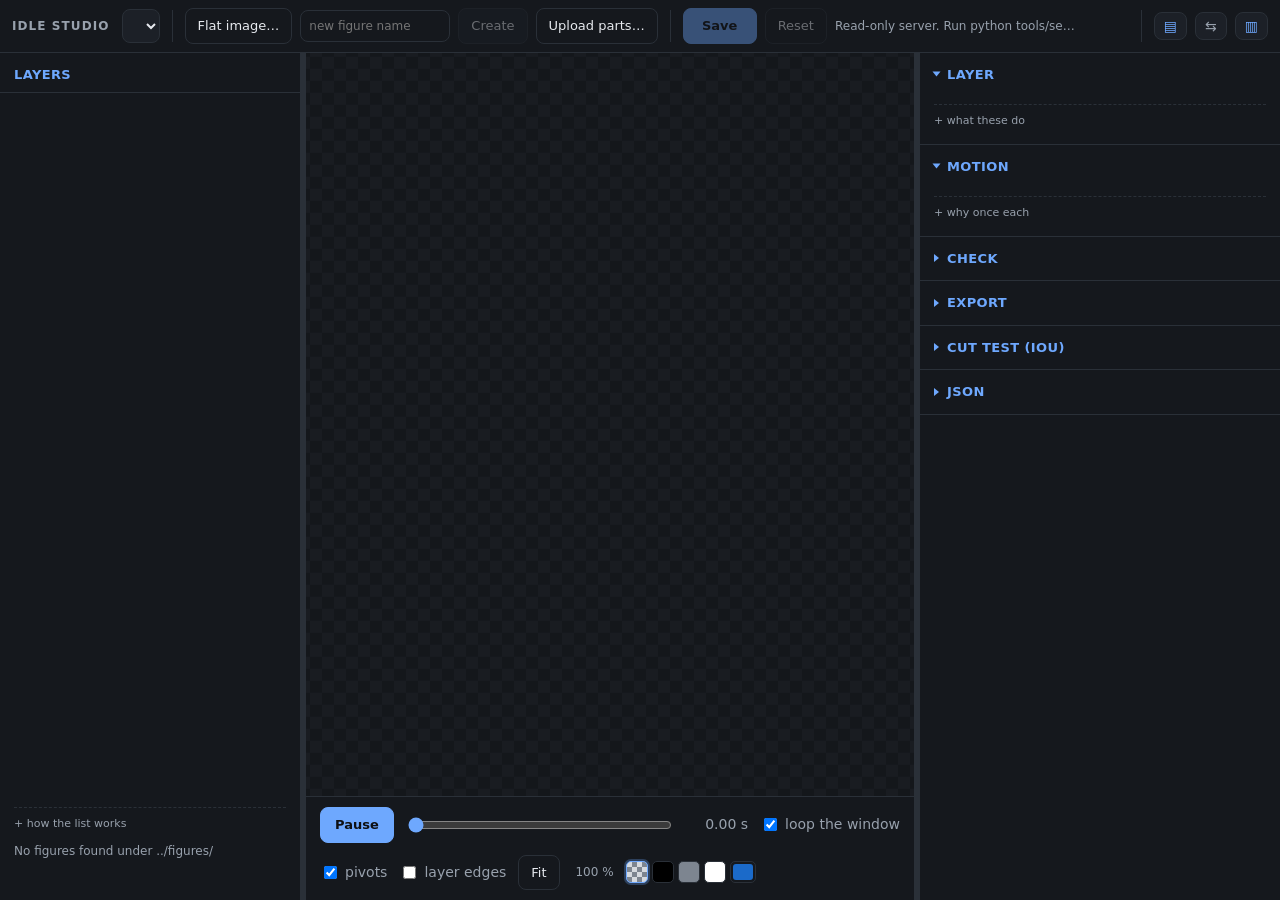
==== studio/index.html @ 219aac49 "feat: a second wheel slides the stage sideways The wheel zoomed and nothing read `deltaX`, so a tilt" ====
<!doctype html>
<html lang="en">
<head>
<meta charset="utf-8">
<meta name="viewport" content="width=device-width, initial-scale=1">
<title>Idle Studio</title>
<link rel="stylesheet" href="../player/idle.css">
<link rel="stylesheet" href="studio.css">
</head>
<body>

<div class="app">

  <!-- One row across the top for everything that is about the figure as a
       file: which one, making one, saving one. None of it belongs beside a
       pivot slider, and it was eating the top of the properties column. -->
  <header class="topbar">
    <span class="brand">Idle Studio</span>

    <select id="figureSel" class="sel small" title="figure"></select>

    <span class="sep" aria-hidden="true"></span>

    <label class="btn ghost file" id="newFromImageBtn" title="one PNG in, one layer out">
      Flat image&hellip;
      <input id="newImage" type="file" accept="image/*" hidden>
    </label>

    <input id="newName" class="txt narrow" type="text" spellcheck="false"
           placeholder="new figure name" autocomplete="off">
    <button id="newFigureBtn" class="btn" type="button">Create</button>

    <label class="btn ghost file" id="partsBtn"
           title="read in name order, front first">
      Upload parts&hellip;
      <input id="partsInput" type="file" accept="image/*" multiple hidden>
    </label>

    <span class="sep" aria-hidden="true"></span>

    <button id="saveBtn" class="btn primary" type="button">Save</button>
    <button id="resetBtn" class="btn ghost" type="button">Reset</button>

    <span id="serverState" class="state">checking the server&hellip;</span>

    <span class="spacer"></span>

    <span class="sep" aria-hidden="true"></span>

    <button id="toggleL" class="btn icon" type="button" aria-pressed="true"
            title="show or hide the layers rail">&#9636;</button>
    <button id="swapBtn" class="btn icon" type="button"
            title="put the layers on the other side">&#8646;</button>
    <button id="toggleR" class="btn icon" type="button" aria-pressed="true"
            title="show or hide the settings rail">&#9637;</button>
  </header>

  <div class="shell" id="shell">

    <!-- ------------------------------------------------ layers rail -->
    <aside class="rail rail-l" id="railL" aria-label="layers">
      <div class="rail-head">
        <h2>Layers</h2>
        <span id="layerCount" class="count"></span>
      </div>

      <ul id="layerList" class="layers"></ul>

      <details class="note">
        <summary>how the list works</summary>
        <p class="hint">The list runs <b>front to back</b>, the way a layer
        palette does. Drag a row by its grip to change draw order.</p>
        <p class="hint">The dot switches a layer off <b>on the stage only</b>
        &mdash; the contact sheet still shows what ships.</p>
        <p class="hint">Pick a layer, then drag its dot on the stage to move
        the pivot. To move the picture itself, hold <kbd>Alt</kbd> and drag,
        or use the arrow keys &mdash; 1 px a step, <kbd>Shift</kbd> for 10.
        That writes <code>offset</code> and leaves the pivot where it is.</p>
        <p class="hint">The wheel zooms towards the pointer. A second wheel
        or a tilt wheel slides sideways, and so does <kbd>Shift</kbd> with the
        main one. Dragging anywhere that is not a dot pushes the figure about,
        and so does the middle button. <b>Fit</b>, or a double-click, puts it
        back. None of that is saved &mdash; it is a magnifying glass, not a
        size.</p>
        <p class="hint">Parts upload in name order, front first &mdash; name
        them <code>1-head</code>, <code>2-arm</code>. Uploading keeps a rig
        you have already corrected and only replaces the pixels.</p>
      </details>

      <p id="figureOut" class="out"></p>
    </aside>

    <div class="grip" id="gripL" role="separator" aria-orientation="vertical"
         tabindex="0" aria-label="resize the layers rail"></div>

    <!-- ------------------------------------------------ stage -->
    <main class="stage-col">
      <div class="stage-wrap">
        <div id="stage" class="stage"></div>
        <canvas id="overlay" class="overlay"></canvas>
      </div>

      <div class="transport">
        <button id="playBtn" class="btn primary" type="button">Pause</button>
        <input id="scrub" class="scrub" type="range" min="0" max="8" step="0.01" value="0">
        <output id="timeOut" class="time">0.00 s</output>
        <label class="chk"><input id="loopWindow" type="checkbox" checked> loop the window</label>
        <label class="chk"><input id="showPivots" type="checkbox" checked> pivots</label>
        <label class="chk"><input id="showSeams" type="checkbox"> layer edges</label>

        <span class="zoomctl">
          <button id="zoomFit" class="btn ghost" type="button"
                  title="back to the whole figure - double-clicking the stage does the same">Fit</button>
          <output id="zoomOut" class="zoomval">100 %</output>
        </span>

        <span class="swatches" role="group" aria-label="stage background">
          <button class="sw sw-alpha on" type="button" data-bg="" title="transparent"></button>
          <button class="sw" type="button" data-bg="#000000" style="background:#000" title="black"></button>
          <button class="sw" type="button" data-bg="#7d8590" style="background:#7d8590" title="mid grey"></button>
          <button class="sw" type="button" data-bg="#ffffff" style="background:#fff" title="white"></button>
          <input id="bgPick" class="sw pick" type="color" value="#1b6ac9" title="pick a colour">
        </span>
      </div>
    </main>

    <div class="grip" id="gripR" role="separator" aria-orientation="vertical"
         tabindex="0" aria-label="resize the settings rail"></div>

    <!-- ------------------------------------------------ settings rail -->
    <aside class="rail rail-r" id="railR" aria-label="settings">

      <details class="card" open>
        <summary>Layer</summary>
        <div id="layerCtl" class="ctl"></div>
        <details class="note">
          <summary>what these do</summary>
          <p class="hint"><code>parent</code> only offers layers that are not
          already below this one, so the chain cannot close into a loop.</p>
          <p class="hint">The dot in the list is a stage switch and is not
          saved. <code>opacity</code> is a real field and is.</p>
        </details>
      </details>

      <details class="card" open>
        <summary>Motion</summary>
        <div id="motionCtl" class="ctl"></div>
        <details class="note">
          <summary>why once each</summary>
          <p class="hint">Each type once per layer. Two blinks read the same
          clock and fire as one; two drifts make the layer jump between
          rises.</p>
        </details>
      </details>

      <details class="card">
        <summary>Check</summary>
        <div class="row">
          <button id="sheetBtn" class="btn" type="button">Contact sheet</button>
          <button id="sheetSave" class="btn ghost" type="button">Save PNG</button>
          <button id="eventsBtn" class="btn ghost" type="button">Events</button>
        </div>
        <canvas id="sheet" class="sheet"></canvas>
        <pre id="eventsOut" class="events"></pre>
        <details class="note">
          <summary>why two views</summary>
          <p class="hint">A single screenshot cannot prove movement. The
          contact sheet renders 24 frames of the 8 second window into one
          image.</p>
          <p class="hint">A blink holds the eye closed for 86 ms and the sheet
          samples every 333 ms, so it catches about one in four &mdash; and on
          a figure whose blinks never land on that grid, none at all. Events
          scans 30 seconds at 60 frames and lists what actually fires.</p>
        </details>
      </details>

      <details class="card">
        <summary>Export</summary>
        <div class="row">
          <label class="lbl">size
            <select id="exportSize" class="sel small">
              <option value="0">master</option>
              <option value="1500">1500</option>
              <option value="1000" selected>1000</option>
              <option value="750">750</option>
              <option value="512">512</option>
            </select>
          </label>
          <button id="exportBtn" class="btn" type="button">Folder (zip)</button>
        </div>
        <p id="exportOut" class="out"></p>
        <p class="hint">Master layers stay at full resolution. Pick the size
        the target wants and take a zip.</p>
      </details>

      <details class="card">
        <summary>Cut test (IoU)</summary>
        <div class="row">
          <label class="chk"><input id="iouAuto" type="checkbox" checked> auto-match</label>
          <label class="lbl">truth
            <select id="iouTruth" class="sel small"></select>
          </label>
          <label class="btn ghost file">
            machine cut&hellip;
            <input id="iouFile" type="file" accept="image/*" multiple hidden>
          </label>
        </div>
        <table id="iouTable" class="iou"></table>
        <details class="note">
          <summary>what the number means</summary>
          <p class="hint">IoU is the overlap of the two shapes: 1.00 is
          identical, below about 0.85 the part will not line up.</p>
          <p class="hint">The layerize models name their own output, so a
          filename rarely matches. Auto-match compares each file against every
          truth layer, keeps the best, and flags a win that was too close to
          call.</p>
        </details>
      </details>

      <details class="card">
        <summary>JSON</summary>
        <div class="row">
          <button id="jsonBtn" class="btn" type="button">Show current</button>
          <button id="jsonApply" class="btn primary" type="button">Apply</button>
          <button id="jsonCopy" class="btn ghost" type="button">Copy</button>
        </div>
        <textarea id="jsonOut" class="json" spellcheck="false" rows="10"></textarea>
        <p id="jsonMsg" class="out"></p>
        <p class="hint">The way out when a knob is missing. <b>Apply</b> reads
        the box back in: bad JSON, a parent that is not a layer, or a parent
        loop is refused and nothing changes. Not saved until you press
        Save.</p>
      </details>

    </aside>
  </div>
</div>

<script src="../player/idle.js"></script>
<script src="studio.js"></script>
</body>
</html>
---- player/idle.css ----
/*
 * idle.css - the whole layout contract for a figure.
 *
 * Chromium 103 is the floor, because that is what RedM and FiveM ship in
 * their NUI layer. So: no :has(), no CSS nesting, no oklch(), no color-mix(),
 * no container queries. Custom properties and transforms are fine.
 */

.idle-host {
  position: relative;
  overflow: hidden;
}

/* The stage is always the figure's own pixel size. It is centred in the host
 * and scaled to fit by the player, so one figure serves a 400 px card and a
 * 1920 px loading screen from the same files. */
.idle-stage {
  position: absolute;
  top: 50%;
  left: 50%;
  transform-origin: 50% 50%;
  will-change: transform;
}

.idle-layer,
.idle-layer img {
  position: absolute;
  top: 0;
  left: 0;
  width: 100%;
  height: 100%;
}

/* The backdrop covers the whole host, independent of the figure canvas. */
.idle-bg {
  position: absolute;
  top: 0;
  left: 0;
  width: 100%;
  height: 100%;
  object-fit: cover;
  transform-origin: 50% 50%;
  user-select: none;
  -webkit-user-select: none;
  pointer-events: none;
}

/* Every layer is a full-canvas transparent image. No offsets, no cropping,
 * no per-layer geometry to keep in sync - the pivot alone decides how it
 * moves. That is why the JSON stays short enough to read. */
/* `filter` is deliberately not in this list. A hint is cheap, but an actual
 * filter is not: it forces the layer onto its own render surface, which is a
 * whole extra render pass every frame. Grim is 22 full-canvas layers, and for
 * a while every one of them carried a constant brightness(1) - 22 render
 * passes to draw a picture that needs two. Edge gave up somewhere in the
 * middle of that and left whole layers unpainted for a frame; the motes, drawn
 * last, were the only thing that survived, so the figure strobed underneath a
 * spray that did not. Brave, on the same Chromium, absorbed it.
 *
 * So filters are handed out per layer, in idle.js, to the two that light up. */
.idle-layer {
  transform-origin: 0 0;
  pointer-events: none;
}

/* No will-change here, and that is the point.

   A hint is a promise to the compositor that this layer will change, and it
   answers by giving the layer its own texture. Twenty-two layers on grim is
   twenty-two textures of about 900x900 on screen - roughly 70 MB - to draw a
   picture that fits in one. Ten of those hold the spray, and each of those ten
   is a full-canvas image carrying about fifteen specks; measured over 300 s, a
   group sits invisible for up to 7.8 s at a stretch. A texture that large, that
   empty and that idle is the first thing a compositor short of memory throws
   away, and the frame it comes back it has to be rasterised again - which is
   one frame of missing specks. Brave had the room. Edge did not, and the spray
   strobed.

   Without the hint the whole stage rasterises into one surface. That is more
   raster work per frame and far less memory, and for a stack of flat images
   drawn at screen size it is the cheaper trade. The two layers that genuinely
   need isolating - the ones that light up - are hinted individually in
   idle.js, where the player can see which ones those are. */

.idle-layer img {
  user-select: none;
  -webkit-user-select: none;
  display: block;
}
---- studio/studio.css ----
/*
 * studio.css - the authoring surface.
 * Chromium 103 floor: no nesting, no :has(), no oklch(), no color-mix().
 */

:root {
  --bg: #0e1013;
  --bg-2: #15181d;
  --bg-3: #1c2027;
  --line: #2a3038;
  --ink: #e6e9ee;
  --ink-2: #98a1ad;
  --accent: #6ea8fe;
  --accent-ink: #0e1013;
  --warn: #e0a458;
  --good: #6fcf7f;
  --bad: #e06c75;
  --radius: 8px;
}

* { box-sizing: border-box; }

html, body {
  margin: 0;
  height: 100%;
  background: var(--bg);
  color: var(--ink);
  font: 14px/1.5 "Segoe UI", system-ui, -apple-system, sans-serif;
}

/* ---------------- shell ----------------
 *
 * One bar across the top, then three columns: the layers, the figure, its
 * settings. Both rails fold away and both can be dragged wider, and the two
 * of them can trade sides - a rig is read left to right by some people and
 * right to left by others, and neither is worth arguing about.
 *
 * The widths live in two custom properties on .shell so the drag, the fold and
 * the swap all write to the same two numbers. */
.app {
  display: flex;
  flex-direction: column;
  height: 100vh;
  overflow: hidden;
}

.topbar {
  flex: 0 0 auto;
  display: flex;
  align-items: center;
  gap: 8px;
  padding: 8px 12px;
  background: var(--bg-2);
  border-bottom: 1px solid var(--line);
  flex-wrap: wrap;
}

.brand {
  font-size: 12px;
  letter-spacing: 0.09em;
  text-transform: uppercase;
  color: var(--ink-2);
  font-weight: 600;
  margin-right: 4px;
  white-space: nowrap;
}

.topbar .state {
  color: var(--ink-2);
  font-size: 12px;
  white-space: nowrap;
  overflow: hidden;
  text-overflow: ellipsis;
  max-width: 32ch;
}

.spacer { flex: 1 1 auto; }

.btn.icon {
  padding: 6px 9px;
  font-size: 14px;
  line-height: 1;
  color: var(--ink-2);
}

/* Shown = lit, hidden = plain. Deliberately not opacity: dimming --ink-2 to
 * 0.45 on this background lands around 2.5:1, which is a state you cannot
 * read rather than a state that is switched off. */
.btn.icon[aria-pressed="true"] { color: var(--accent); border-color: var(--line); }

.shell {
  --rail-l: 300px;
  --rail-r: 360px;
  flex: 1 1 auto;
  min-height: 0;
  display: flex;
}

/* The whole reason the rails carry no side border of their own: reversing
 * the row would otherwise leave both borders on the wrong edge. */
.shell.swapped { flex-direction: row-reverse; }

.rail {
  flex: 0 0 auto;
  min-width: 0;
  background: var(--bg-2);
  overflow-y: auto;
  overflow-x: hidden;
  display: flex;
  flex-direction: column;
  padding-bottom: 40px;
}

.rail-l { width: var(--rail-l); }
.rail-r { width: var(--rail-r); }

/* Folded away, not unmounted: the layer list keeps its scroll position and
 * the open cards stay open. */
.shell.no-l .rail-l,
.shell.no-l #gripL,
.shell.no-r .rail-r,
.shell.no-r #gripR { display: none; }

.rail-head {
  position: sticky;
  top: 0;
  z-index: 2;
  display: flex;
  align-items: baseline;
  gap: 8px;
  padding: 12px 14px 8px;
  background: var(--bg-2);
  border-bottom: 1px solid var(--line);
}

.rail-head h2 {
  margin: 0;
  font-size: 13px;
  letter-spacing: 0.03em;
  text-transform: uppercase;
  color: var(--accent);
  font-weight: 600;
}

.count {
  color: var(--ink-2);
  font-size: 11px;
  font-variant-numeric: tabular-nums;
}

/* A 6px column that behaves like a 10px one, because a hit area the width of
 * the line you can see is a line you keep missing. */
.grip {
  flex: 0 0 6px;
  cursor: col-resize;
  background: var(--line);
  position: relative;
}

.grip::after {
  content: "";
  position: absolute;
  top: 0;
  bottom: 0;
  left: -2px;
  right: -2px;
}

.grip:hover,
.grip:focus,
.grip.on { background: var(--accent); }

.grip:focus { outline: none; }

/* While a rail is being dragged nothing else may take the pointer, or the
 * stage swallows the move the moment the cursor crosses it. */
.dragging-rail,
.dragging-rail * { cursor: col-resize !important; user-select: none; }

/* ---------------- stage ---------------- */

.stage-col {
  flex: 1 1 auto;
  min-width: 0;
  display: flex;
  flex-direction: column;
  background:
    repeating-conic-gradient(#191c21 0% 25%, #14171b 0% 50%) 50% / 24px 24px;
}

.stage-wrap {
  position: relative;
  flex: 1 1 auto;
  min-height: 0;
}

.stage {
  position: absolute;
  inset: 0;
  overflow: hidden;
}

.overlay {
  position: absolute;
  inset: 0;
  width: 100%;
  height: 100%;
  cursor: crosshair;
}

/* ---------------- transport ---------------- */

.transport {
  flex: 0 0 auto;
  display: flex;
  align-items: center;
  gap: 12px;
  padding: 10px 14px;
  background: var(--bg-2);
  border-top: 1px solid var(--line);
  flex-wrap: wrap;
}

.scrub {
  flex: 1 1 240px;
  min-width: 160px;
  accent-color: var(--accent);
}

.time {
  font-variant-numeric: tabular-nums;
  color: var(--ink-2);
  min-width: 62px;
  text-align: right;
}

.chk {
  display: inline-flex;
  align-items: center;
  gap: 5px;
  color: var(--ink-2);
  white-space: nowrap;
  cursor: pointer;
}

/* ---------------- cards ----------------
 *
 * Every card is a <details>, so folding one costs no script and keeps working
 * from the keyboard. Layer and Motion ship open; the four that are occasional
 * work ship shut, which is what turns a column you scroll into a column you
 * read. */
.card {
  border-bottom: 1px solid var(--line);
}

.card > summary {
  padding: 12px 14px;
  font-size: 13px;
  letter-spacing: 0.03em;
  text-transform: uppercase;
  color: var(--accent);
  font-weight: 600;
  cursor: pointer;
  list-style: none;
  display: flex;
  align-items: center;
  gap: 8px;
}

.card > summary::-webkit-details-marker { display: none; }

/* The triangle is drawn rather than inherited, so it turns the same way in
 * every engine and can sit on the correct side of the label. */
.card > summary::before {
  content: "";
  width: 0;
  height: 0;
  border-left: 5px solid currentColor;
  border-top: 4px solid transparent;
  border-bottom: 4px solid transparent;
  transition: transform 120ms ease;
}

.card[open] > summary::before { transform: rotate(90deg); }

.card > summary:hover { background: var(--bg-3); }

.card > *:not(summary) { margin-left: 14px; margin-right: 14px; }

.card > *:last-child { margin-bottom: 14px; }

/* A fold inside a card, for the paragraphs that explain a thing you only need
 * explained once. Nothing is deleted; it is just not in the way. */
.note {
  margin-top: 8px;
  border-top: 1px dashed var(--line);
  padding-top: 8px;
}

.note > summary {
  cursor: pointer;
  color: var(--ink-2);
  font-size: 11px;
  list-style: none;
}

.note > summary::-webkit-details-marker { display: none; }
.note > summary::before { content: "+ "; }
.note[open] > summary::before { content: "\2212 "; }
.note > summary:hover { color: var(--accent); }
.note > .hint:first-of-type { margin-top: 8px; }
.note > .hint:last-child { margin-bottom: 0; }

.rail > .note,
.rail > .out { margin: 10px 14px 0; }

.hint {
  margin: 0 0 10px;
  color: var(--ink-2);
  font-size: 12px;
}

.row {
  display: flex;
  gap: 8px;
  align-items: center;
  flex-wrap: wrap;
  margin-bottom: 8px;
}

/* ---------------- controls ---------------- */

.btn {
  appearance: none;
  border: 1px solid var(--line);
  background: var(--bg-3);
  color: var(--ink);
  padding: 7px 12px;
  border-radius: var(--radius);
  cursor: pointer;
  font: inherit;
  font-size: 13px;
}

.btn:hover { border-color: var(--accent); }

.btn.primary {
  background: var(--accent);
  color: var(--accent-ink);
  border-color: var(--accent);
  font-weight: 600;
  min-width: 74px;
}

.btn.ghost { background: transparent; }

.btn.file { display: inline-flex; align-items: center; }

.sel {
  width: 100%;
  background: var(--bg-3);
  color: var(--ink);
  border: 1px solid var(--line);
  border-radius: var(--radius);
  padding: 7px 8px;
  font: inherit;
}

.sel.small { width: auto; }

.lbl {
  display: inline-flex;
  align-items: center;
  gap: 6px;
  color: var(--ink-2);
  font-size: 12px;
}

/* ---------------- layer list ---------------- */

/* The list is the one thing in the rail that is allowed to grow, so a rig of
 * 35 layers scrolls on its own and the notes below it stay reachable. */
.layers {
  list-style: none;
  margin: 0;
  padding: 8px 10px;
  flex: 1 1 auto;
  min-height: 120px;
  overflow-y: auto;
}

.layers li {
  display: flex;
  align-items: center;
  gap: 8px;
  padding: 6px 8px;
  border-radius: var(--radius);
  cursor: pointer;
  border: 1px solid transparent;
}

.layers li:hover { background: var(--bg-3); }

.layers li.on {
  background: var(--bg-3);
  border-color: var(--accent);
}

/* A row is one line high, always. Left to itself the pivot pair wrapped and
 * took the row to 55 px, so a list of 22 layers came out a third longer than
 * it needed to be and no two rows were the same height. The name is the only
 * part allowed to lose characters, because it is the only one you can still
 * read from its position in the list. */
.layers .nm {
  flex: 1 1 auto;
  min-width: 0;
  overflow: hidden;
  text-overflow: ellipsis;
  white-space: nowrap;
}

.layers .tags {
  color: var(--ink-2);
  font-size: 11px;
  white-space: nowrap;
  overflow: hidden;
  text-overflow: ellipsis;
  max-width: 11ch;
  flex: 0 1 auto;
}

.layers .pv {
  color: var(--ink-2);
  font-size: 11px;
  font-variant-numeric: tabular-nums;
  white-space: nowrap;
  flex: 0 0 auto;
}

/* ---------------- sliders ---------------- */

.ctl .grp {
  margin-bottom: 12px;
  padding-bottom: 10px;
  border-bottom: 1px dashed var(--line);
}

.ctl .grp:last-child { border-bottom: 0; }

.ctl .grp h3 {
  margin: 0 0 6px;
  font-size: 12px;
  color: var(--ink);
  font-weight: 600;
  display: flex;
  align-items: baseline;
  gap: 6px;
}

.ctl .grp h3 span {
  color: var(--ink-2);
  font-weight: 400;
  font-size: 11px;
}

.slider {
  display: grid;
  grid-template-columns: 92px 1fr 52px;
  gap: 8px;
  align-items: center;
  margin-bottom: 5px;
  font-size: 12px;
  color: var(--ink-2);
}

.slider input {
  width: 100%;
  accent-color: var(--accent);
}

.slider .val {
  text-align: right;
  font-variant-numeric: tabular-nums;
  color: var(--ink);
}

/* ---------------- layer fields ---------------- */

/* A dropdown or a text box on the slider's own grid, so the panel reads as
 * one column of labelled fields whatever the control happens to be. The
 * third slider column is for a number, and a select has none, so a field
 * spans it. */
.field {
  display: grid;
  grid-template-columns: 92px 1fr;
  gap: 8px;
  align-items: center;
  margin-bottom: 5px;
  font-size: 12px;
  color: var(--ink-2);
}

.field .sel,
.field .txt { padding: 5px 7px; font-size: 12px; }

/* Remove-a-motion. Sits at the right end of the block's own heading, where
 * it cannot be mistaken for something that removes the layer. */
.ctl .grp h3 .x {
  margin-left: auto;
  border: 0;
  background: transparent;
  color: var(--ink-2);
  font-size: 15px;
  line-height: 1;
  padding: 0 4px;
  cursor: pointer;
  border-radius: var(--radius);
}

.ctl .grp h3 .x:hover { background: var(--bg-2); color: var(--bad); }

.ctl .grp .row { margin: 0; }

/* ---------------- output ---------------- */

.sheet,
.json {
  width: 100%;
  margin-top: 8px;
  border: 1px solid var(--line);
  border-radius: var(--radius);
  background: var(--bg);
  display: block;
}

.json {
  color: var(--ink);
  font: 12px/1.45 "Cascadia Mono", "Consolas", monospace;
  padding: 8px;
  resize: vertical;
}

.out {
  margin: 6px 0 0;
  font-size: 12px;
  color: var(--ink-2);
  min-height: 18px;
}

.iou {
  width: 100%;
  border-collapse: collapse;
  font-size: 12px;
  margin-top: 6px;
}

.iou td {
  padding: 3px 6px;
  border-bottom: 1px solid var(--line);
}

.iou td:last-child {
  text-align: right;
  font-variant-numeric: tabular-nums;
  font-weight: 600;
}

.iou .good { color: var(--good); }
.iou .warn { color: var(--warn); }
.iou .bad  { color: var(--bad); }

.hint.mt { margin-top: 10px; }

.events {
  margin: 6px 0 0;
  padding: 8px;
  background: var(--bg);
  border: 1px solid var(--line);
  border-radius: var(--radius);
  color: var(--ink-2);
  font: 11px/1.5 "Cascadia Mono", "Consolas", monospace;
  white-space: pre-wrap;
  max-height: 220px;
  overflow: auto;
}

/* ---------------- stage background ---------------- */

/* The studio never shows the figure's own backdrop. When you are judging how
 * something moves, a painted scene behind it is noise. Pick a flat colour, or
 * leave it transparent and read the alpha edges against the checkerboard. */
.stage-col.solid {
  background-image: none;
}

.swatches {
  display: inline-flex;
  align-items: center;
  gap: 4px;
}

.sw {
  width: 22px;
  height: 22px;
  padding: 0;
  border: 1px solid var(--line);
  border-radius: 5px;
  cursor: pointer;
  background: transparent;
}

.sw:hover { border-color: var(--accent); }

.sw.on {
  border-color: var(--accent);
  box-shadow: 0 0 0 2px rgba(110, 168, 254, 0.28);
}

.sw-alpha {
  background-image:
    linear-gradient(45deg, #7d8590 25%, transparent 25%),
    linear-gradient(-45deg, #7d8590 25%, transparent 25%),
    linear-gradient(45deg, transparent 75%, #7d8590 75%),
    linear-gradient(-45deg, transparent 75%, #7d8590 75%);
  background-size: 10px 10px;
  background-position: 0 0, 0 5px, 5px -5px, -5px 0;
  background-color: #d5d9de;
}

.sw.pick {
  width: 26px;
  -webkit-appearance: none;
  appearance: none;
}

.sw.pick::-webkit-color-swatch-wrapper { padding: 2px; }
.sw.pick::-webkit-color-swatch { border: 0; border-radius: 3px; }

.btn.wide {
  display: flex;
  justify-content: center;
  width: 100%;
  margin-top: 8px;
}

.hint.tight { margin: 6px 0 0; }

/* ------------------------------------------------------------------ *
 * Layer list: a grip to drag by, an eye to switch off.
 * ------------------------------------------------------------------ */

.layers .grip {
  color: var(--ink-2);
  font-size: 11px;
  letter-spacing: -2px;
  cursor: grab;
  opacity: 0.45;
  flex: 0 0 auto;
}
.layers li:hover .grip { opacity: 1; }

.layers .eye {
  flex: 0 0 auto;
  width: 18px;
  height: 18px;
  padding: 0;
  border: 0;
  border-radius: 50%;
  background: transparent;
  color: var(--ink);
  font-size: 10px;
  line-height: 18px;
  cursor: pointer;
}
.layers .eye.off { color: var(--ink-2); opacity: 0.5; }
.layers .eye:hover { background: var(--bg-2); }

/* A hidden layer stays readable but says so. */
.layers li.dim .nm { opacity: 0.45; text-decoration: line-through; }

.layers li.dragging { opacity: 0.4; }

/* The drop line sits on the edge being pointed at, so what you see is where
 * it lands. A row that only highlighted itself was one place ambiguous. */
.layers li.over-above { box-shadow: inset 0 2px 0 0 var(--accent); }
.layers li.over-below { box-shadow: inset 0 -2px 0 0 var(--accent); }

/* A name to create a figure under. */
.txt {
  flex: 1 1 auto;
  min-width: 0;
  padding: 6px 8px;
  border-radius: var(--radius);
  border: 1px solid var(--line);
  background: var(--bg-2);
  color: var(--ink);
  font: inherit;
  font-size: 12px;
}
.txt:focus { outline: none; border-color: var(--accent); }

/* Everything that writes goes flat and unclickable on the read-only server,
 * rather than looking ready and failing on the click. */
.btn:disabled { opacity: 0.4; cursor: not-allowed; }
.btn.file input:disabled { cursor: not-allowed; }

.out { white-space: pre-wrap; }

/* A name field in a toolbar must not grow to fill the bar. */
.txt.narrow { flex: 0 0 auto; width: 150px; }

/* ---------------- narrow screens ----------------
 *
 * Three columns need width to be worth having. Below this the rails go under
 * the stage and run full width, which is a worse tool than the wide layout
 * and a much better one than three squeezed columns. The stage keeps a fixed
 * share of the height so it is still the thing you are looking at.
 */
@media (max-width: 1000px) {
  .shell,
  .shell.swapped {
    flex-direction: column;
    overflow-y: auto;
  }

  .rail-l,
  .rail-r {
    width: 100%;
    flex: 0 0 auto;
    border-top: 1px solid var(--line);
    padding-bottom: 0;
  }

  /* The figure goes first when there is only one column. It is the thing
   * being judged; a list of layer names above it is not. */
  .stage-col {
    flex: 0 0 auto;
    height: 55vh;
    min-height: 320px;
    order: 1;
  }

  .rail-l { order: 2; }
  .rail-r { order: 3; }

  .layers { max-height: 40vh; }

  /* Dragging a width is meaningless when there is only one column. */
  .grip { display: none; }
}

/* Someone who has asked for less movement gets none of the fold animation. */
@media (prefers-reduced-motion: reduce) {
  .card > summary::before { transition: none; }
}

/* A finger is not a mouse pointer. Only where the input actually is one, so
 * the desktop toolbar keeps its density. */
@media (pointer: coarse) {
  .btn { min-height: 44px; }
  .btn.icon { min-width: 44px; }
  .sw { width: 30px; height: 30px; }
  .layers li { padding: 10px 8px; }
}

/* The toolbar carries three unrelated jobs - which figure, making one, saving
 * one - and read as one flat row of eight controls. A hairline is enough to
 * turn that into three groups the eye can skip between. */
.sep {
  flex: 0 0 auto;
  width: 1px;
  align-self: stretch;
  margin: 2px 4px;
  background: var(--line);
}

/* ---------------- view ---------------- */

/* The pointer says which of the overlay's jobs is running. Crosshair is the
 * resting state because the joints are what you aim at most. */
.overlay.grabbing { cursor: grabbing; }

.zoomctl {
  display: inline-flex;
  align-items: center;
  gap: 6px;
}

.zoomval {
  font-variant-numeric: tabular-nums;
  color: var(--ink-2);
  font-size: 12px;
  min-width: 48px;
  text-align: right;
}
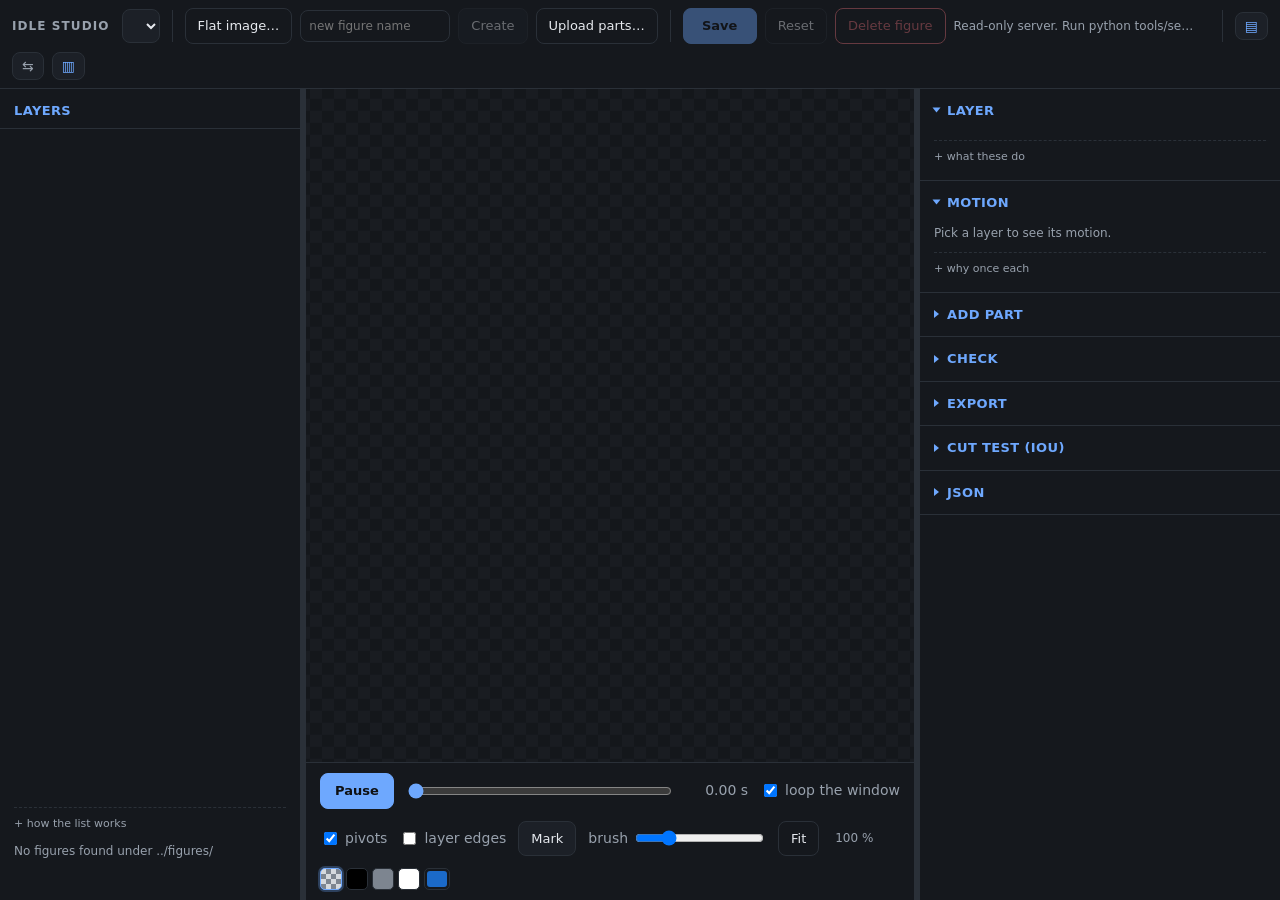
==== commit b2759542: "feat: cut a picture by hand, pull parts from another, and clean up after yourself Marking and cuttin" ====
--- a/studio/index.html
+++ b/studio/index.html
@@ -40,6 +40,8 @@
 
     <button id="saveBtn" class="btn primary" type="button">Save</button>
     <button id="resetBtn" class="btn ghost" type="button">Reset</button>
+    <button id="deleteFigureBtn" class="btn" type="button"
+            title="removes the folder and everything in it">Delete figure</button>
 
     <span id="serverState" class="state">checking the server&hellip;</span>
 
@@ -66,7 +68,59 @@
 
       <ul id="layerList" class="layers"></ul>
 
-      <details class="note">
+      <!-- Same rail, other job. While Mark is on this is the list that
+           matters, so the layers step aside rather than sharing the room. -->
+      <div id="markPanel" hidden>
+        <ul id="partList" class="layers parts"></ul>
+        <datalist id="partWords"></datalist>
+
+        <div class="row markrow">
+          <label class="lbl">reach
+            <input id="growPx" type="range" min="0" max="300" step="2" value="24">
+          </label>
+          <output id="growOut" class="zoomval">24 px</output>
+        </div>
+        <label class="chk markrow">
+          <input id="keepRest" type="checkbox" checked>
+          keep what no mark reached
+        </label>
+
+        <div class="row markrow">
+          <button id="addPartBtn" class="btn" type="button">Add part</button>
+          <button id="cutBtn" class="btn primary" type="button">Cut</button>
+        </div>
+        <p id="markOut" class="out"></p>
+
+        <details class="note" open>
+          <summary>how marking works</summary>
+          <p class="hint">One rough blob per part, each in its own colour.
+          Paint <b>inside</b> the part &mdash; the boundary is worked out from
+          the picture, not from your blob.</p>
+          <p class="hint">The finer the part, the closer to its edge you have
+          to paint. A thin sabre marked with a dot loses half of itself to the
+          jaw beside it; marked along its length it does not.</p>
+          <p class="hint"><kbd>Alt</kbd> or the right button erases.</p>
+          <p class="hint"><b>reach</b> is how far a mark may spread beyond
+          what you painted, and it is the setting that decides everything. At
+          24 px the cut follows your brush. Wind it up and the marks divide
+          the whole figure between them, which puts the seams halfway between
+          your blobs rather than on the drawing.</p>
+          <p class="hint">Whatever no mark reached becomes one layer at the
+          back. Switch that off to keep only the parts you marked &mdash; for
+          taking two limbs out of this picture and the rest out of another.</p>
+          <p class="hint">Names decide the rig. <code>kopf</code> or
+          <code>head</code> gives a neck pivot and a gaze,
+          <code>arm</code> a shoulder and a sway. The field offers every word
+          that works.</p>
+          <p class="hint">Cutting a flat picture can only recover what is
+          <b>visible</b>. What lies behind a part is not in the file, so a
+          part that moves far shows a hole. Measured on the priest: a pupil
+          with 6 visible pixels cannot be cut out at all &mdash; eyes want
+          their own drawn images.</p>
+        </details>
+      </div>
+
+      <details id="layerNote" class="note">
         <summary>how the list works</summary>
         <p class="hint">The list runs <b>front to back</b>, the way a layer
         palette does. Drag a row by its grip to change draw order.</p>
@@ -97,6 +151,14 @@
     <main class="stage-col">
       <div class="stage-wrap">
         <div id="stage" class="stage"></div>
+        <!-- The mask, at the figure's own resolution and carrying the same
+             transform as the stage, so a brush stroke lands on the pixel it
+             looks like it lands on and the canvas IS marks.png. -->
+        <canvas id="marks" class="marks" hidden></canvas>
+        <!-- A part on its way in from another figure, drawn on this figure's
+             canvas at the size and place it is being given. What is on this
+             canvas when Place is pressed is exactly what gets written. -->
+        <canvas id="place" class="marks place" hidden></canvas>
         <canvas id="overlay" class="overlay"></canvas>
       </div>
 
@@ -107,6 +169,12 @@
         <label class="chk"><input id="loopWindow" type="checkbox" checked> loop the window</label>
         <label class="chk"><input id="showPivots" type="checkbox" checked> pivots</label>
         <label class="chk"><input id="showSeams" type="checkbox"> layer edges</label>
+
+        <button id="markBtn" class="btn" type="button" aria-pressed="false"
+                title="paint over the picture to say which part is which">Mark</button>
+        <label id="brushWrap" class="chk" hidden>brush
+          <input id="brushSize" type="range" min="4" max="160" step="2" value="40">
+        </label>
 
         <span class="zoomctl">
           <button id="zoomFit" class="btn ghost" type="button"
@@ -154,6 +222,57 @@
       </details>
 
       <details class="card">
+        <summary>Add part</summary>
+        <p class="hint">Take a layer out of another figure and put it on this
+        one. Any canvas size: it is scaled and baked into this figure's
+        canvas, so what ships is an ordinary full-canvas layer and the player
+        needs to know nothing about it.</p>
+        <div class="row">
+          <select id="addFrom" class="sel small"></select>
+          <select id="addLayer" class="sel small"></select>
+          <button id="addFetch" class="btn" type="button">Bring it in</button>
+        </div>
+        <div class="row">
+          <label class="btn ghost file" id="addFileBtn"
+                 title="any image, any size - it is scaled and baked in">
+            &hellip;or an image file
+            <input id="addFile" type="file" accept="image/*" hidden>
+          </label>
+        </div>
+
+        <div id="placeCtl" hidden>
+          <label class="field"><span>name</span>
+            <input id="placeName" class="txt" type="text" spellcheck="false"
+                   list="partWords">
+          </label>
+          <label class="slider"><span>size</span>
+            <input id="placeScale" type="range" min="5" max="300" step="1" value="100">
+            <span id="placeScaleVal" class="val">100</span>
+          </label>
+          <p class="hint">Drag it on the stage to move it.</p>
+          <div class="row">
+            <button id="placeDo" class="btn primary" type="button">Place</button>
+            <button id="placeCancel" class="btn ghost" type="button">Cancel</button>
+          </div>
+        </div>
+        <p id="addOut" class="out"></p>
+
+        <details class="note">
+          <summary>why this exists</summary>
+          <p class="hint">Cut one picture for the parts it does well, cut a
+          second for the parts it does better, and put them on one figure.
+          The two pictures do not have to be the same size.</p>
+          <p class="hint">The part arrives with a sway and no parent, because
+          nothing about a picture says where it hangs. Set that in the Layer
+          card &mdash; one dropdown.</p>
+          <p class="hint"><b>Upload parts&hellip;</b> at the top is the other
+          way in, and the faster one when the images already fit: it takes
+          several at once, but every one has to be the figure's exact canvas
+          size. This card takes one image of any size and scales it.</p>
+        </details>
+      </details>
+
+      <details class="card">
         <summary>Check</summary>
         <div class="row">
           <button id="sheetBtn" class="btn" type="button">Contact sheet</button>
--- a/studio/studio.css
+++ b/studio/studio.css
@@ -793,3 +793,69 @@
   min-width: 48px;
   text-align: right;
 }
+
+/* ---------------- marking ----------------
+ *
+ * The mask sits exactly where the stage sits, at the figure's own
+ * resolution, and studio.js copies the stage's transform onto it every time
+ * the view moves. Same box, same scale, same pan - so a stroke lands on the
+ * pixel it looks like it lands on at any zoom.
+ */
+.marks {
+  position: absolute;
+  top: 50%;
+  left: 50%;
+  transform-origin: 50% 50%;
+  opacity: 0.45;
+  /* The overlay above takes every pointer event; this only has to be seen. */
+  pointer-events: none;
+  image-rendering: pixelated;
+}
+
+/* Crosshair aims at a joint. A brush wants to show its own size, and no
+ * cursor can, so this at least says the button does something else now. */
+.overlay.painting { cursor: cell; }
+
+.parts li { gap: 6px; }
+
+.parts .chip {
+  flex: 0 0 auto;
+  width: 14px;
+  height: 14px;
+  border-radius: 4px;
+  border: 1px solid var(--line);
+}
+
+.parts .txt { font-size: 12px; padding: 4px 6px; }
+
+.parts .pv { min-width: 34px; text-align: right; }
+
+.parts li .x {
+  flex: 0 0 auto;
+  border: 0;
+  background: transparent;
+  color: var(--ink-2);
+  font-size: 15px;
+  line-height: 1;
+  padding: 0 2px;
+  cursor: pointer;
+  border-radius: var(--radius);
+}
+
+.parts li .x:hover { background: var(--bg-2); color: var(--bad); }
+
+.markrow { margin: 8px 10px; }
+
+#markPanel .note,
+#markPanel .out { margin-left: 10px; margin-right: 10px; }
+
+/* A part on its way in sits fully opaque - it is a real thing being put in a
+ * real place, not an annotation over the picture like the marks are. */
+.marks.place { opacity: 1; }
+
+/* A button that removes something says so before it is pressed, and again
+ * while it waits for the second press. .btn.wide is already defined
+ * further up and does the right thing. */
+.btn.danger { border-color: var(--bad); color: var(--bad); }
+.btn.danger:hover { border-color: var(--bad); background: var(--bg-2); }
+.btn.danger:not(.ghost) { background: var(--bad); color: var(--bg); border-color: var(--bad); font-weight: 600; }
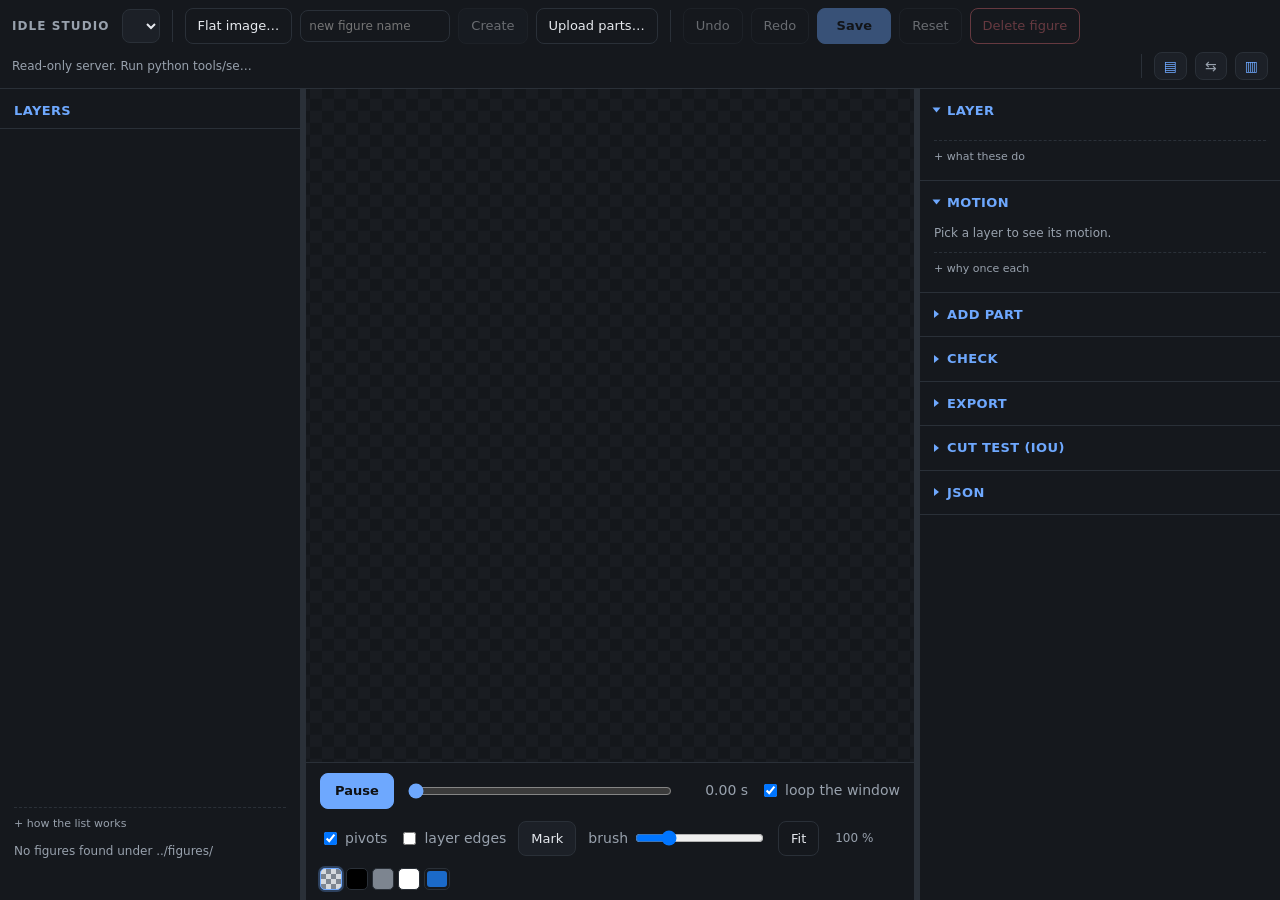
==== commit 8566a030: "feat: cropped layers in the engine and the export, undo, period warnings, bones Crop ---- The loadin" ====
--- a/studio/index.html
+++ b/studio/index.html
@@ -38,6 +38,10 @@
 
     <span class="sep" aria-hidden="true"></span>
 
+    <button id="undoBtn" class="btn ghost" type="button" disabled
+            title="Ctrl+Z">Undo</button>
+    <button id="redoBtn" class="btn ghost" type="button" disabled
+            title="Ctrl+Y or Ctrl+Shift+Z">Redo</button>
     <button id="saveBtn" class="btn primary" type="button">Save</button>
     <button id="resetBtn" class="btn ghost" type="button">Reset</button>
     <button id="deleteFigureBtn" class="btn" type="button"
@@ -310,6 +314,10 @@
         <p id="exportOut" class="out"></p>
         <p class="hint">Master layers stay at full resolution. Pick the size
         the target wants and take a zip.</p>
+        <p class="hint">Every layer is cut to the part it paints, and
+        <code>figure.json</code> gets a <code>crop</code> saying where that
+        part sits. The rig does not change; the decoded memory drops by an
+        order of magnitude. The figures in this folder stay uncut.</p>
       </details>
 
       <details class="card">
--- a/player/idle.css
+++ b/player/idle.css
@@ -45,9 +45,11 @@
   pointer-events: none;
 }
 
-/* Every layer is a full-canvas transparent image. No offsets, no cropping,
- * no per-layer geometry to keep in sync - the pivot alone decides how it
- * moves. That is why the JSON stays short enough to read. */
+/* Every layer box is the full canvas, and the pivot alone decides how it
+ * moves. The image inside fills the box too, unless the figure carries a
+ * `crop` for it: then idle.js pins the smaller image to its rectangle with
+ * inline left/top/width/height, which beat the 100% above. The box never
+ * changes, so pivots and parents do not care whether a layer was cut. */
 /* `filter` is deliberately not in this list. A hint is cheap, but an actual
  * filter is not: it forces the layer onto its own render surface, which is a
  * whole extra render pass every frame. Grim is 22 full-canvas layers, and for
--- a/studio/studio.css
+++ b/studio/studio.css
@@ -644,6 +644,7 @@
 }
 
 .hint.tight { margin: 6px 0 0; }
+.hint.clash { color: var(--warn); margin: 0 0 10px; }
 
 /* ------------------------------------------------------------------ *
  * Layer list: a grip to drag by, an eye to switch off.
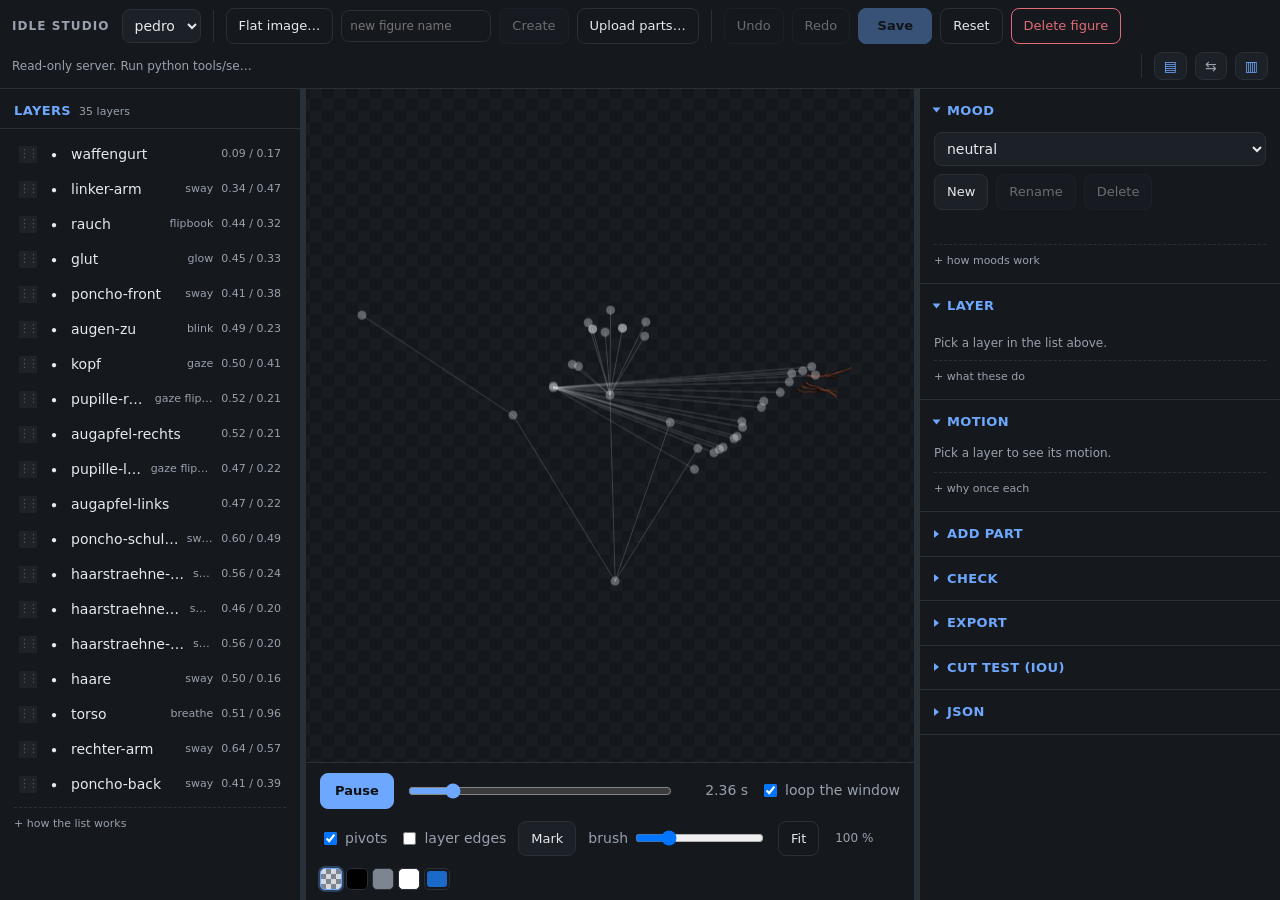
==== commit aa91803d: "feat(studio): Mood card for editing moods A Mood card creates, renames and deletes moods. With a moo" ====
--- a/studio/index.html
+++ b/studio/index.html
@@ -202,6 +202,25 @@
     <!-- ------------------------------------------------ settings rail -->
     <aside class="rail rail-r" id="railR" aria-label="settings">
 
+      <details class="card" id="moodCard" open>
+        <summary>Mood</summary>
+        <div id="moodCtl" class="ctl"></div>
+        <details class="note" id="moodNote">
+          <summary>how moods work</summary>
+          <p class="hint">A mood is a second look for the same rig: a lower
+          head, a slower breath, another mouth. Editing one here writes only
+          the differences into <code>figure.states</code> &mdash; the rig
+          itself (<code>pivot</code>, <code>parent</code>, <code>depth</code>,
+          <code>role</code>, <code>blend</code>, <code>lag</code>,
+          <code>opacity</code>, <code>alt</code>, which motions a layer has)
+          stays locked while a mood is selected, because every mood shares one
+          rig.</p>
+          <p class="hint">With a mood picked, the stage, the contact sheet and
+          Events show exactly that mood, with no blend &mdash; what you see
+          here is where it ends up, not a mix on the way there.</p>
+        </details>
+      </details>
+
       <details class="card" open>
         <summary>Layer</summary>
         <div id="layerCtl" class="ctl"></div>
--- a/studio/studio.css
+++ b/studio/studio.css
@@ -860,3 +860,28 @@
 .btn.danger { border-color: var(--bad); color: var(--bad); }
 .btn.danger:hover { border-color: var(--bad); background: var(--bg-2); }
 .btn.danger:not(.ghost) { background: var(--bad); color: var(--bg); border-color: var(--bad); font-weight: 600; }
+
+/* ---------------- mood editing ----------------
+ *
+ * A field that a mood overrides gets a small reset button beside it, and a
+ * field the rig owns (fixed for every mood) is greyed out rather than
+ * removed - removing it would make the panel reflow every time the mood
+ * changes, and the point is to see at a glance what a mood can and cannot
+ * touch. */
+.field.locked,
+.slider.locked { opacity: 0.55; }
+
+.field.withReset { grid-template-columns: 92px 1fr 20px; }
+.slider.withReset { grid-template-columns: 92px 1fr 52px 20px; }
+
+.reset {
+  border: 0;
+  background: transparent;
+  color: var(--ink-2);
+  font-size: 13px;
+  line-height: 1;
+  padding: 0 2px;
+  cursor: pointer;
+  border-radius: var(--radius);
+}
+.reset:hover { background: var(--bg-2); color: var(--accent); }
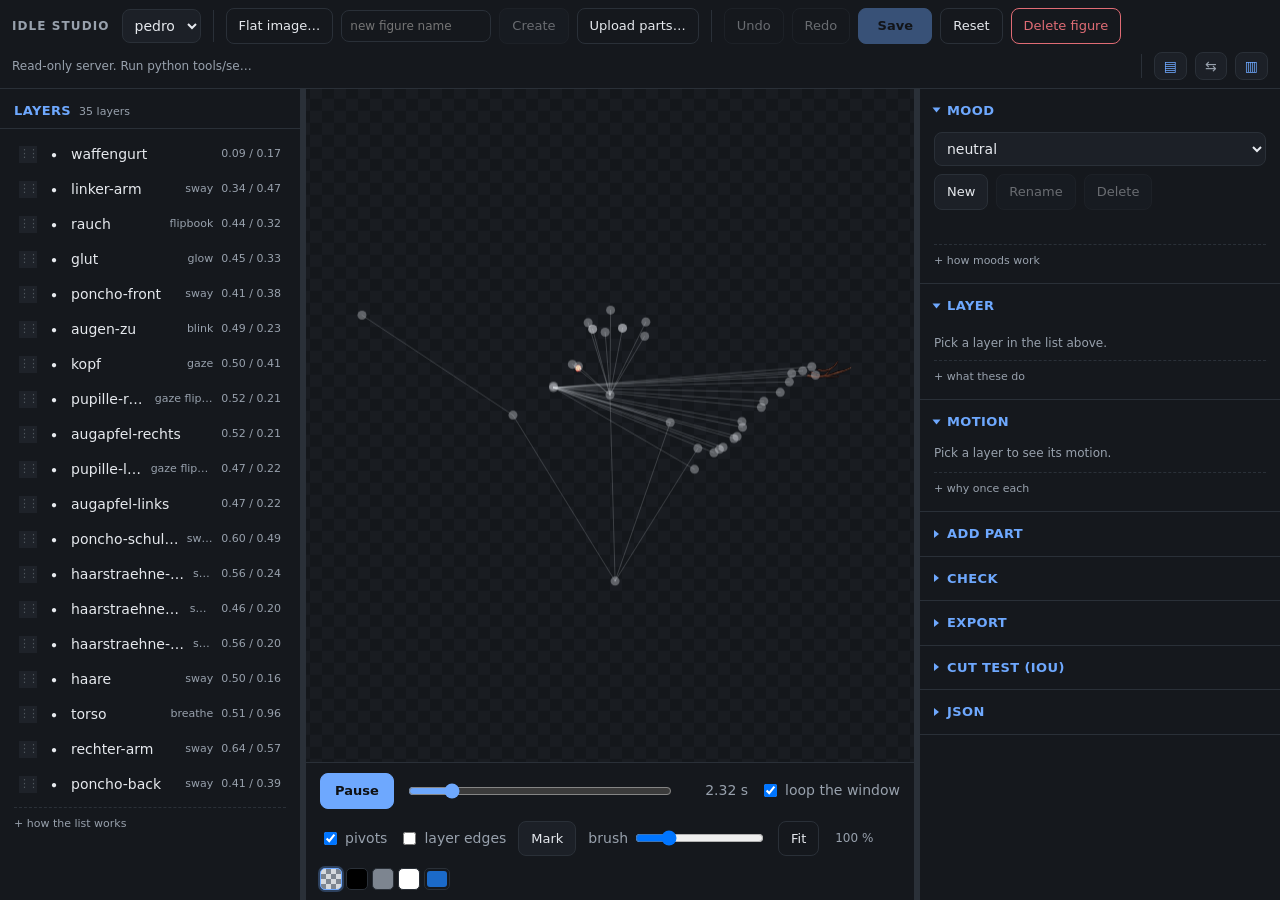
==== commit d23fc44b: "feat(studio): OBS package export with logo, credit and a German guide The Export card builds <figure" ====
--- a/studio/index.html
+++ b/studio/index.html
@@ -337,6 +337,67 @@
         <code>figure.json</code> gets a <code>crop</code> saying where that
         part sits. The rig does not change; the decoded memory drops by an
         order of magnitude. The figures in this folder stay uncut.</p>
+
+        <p class="hint mt"><b>OBS package.</b> A second zip: the figure as
+        an OBS Browser source, no Python or server needed once it is handed
+        over &mdash; idle.js, idle.css and the scene script all ride along
+        inside one <code>obs.html</code>. The size above decides how big its
+        layers are too. The figure's own background never comes along; the
+        page stays transparent.</p>
+
+        <div class="row">
+          <label class="btn ghost file" id="obsLogoBtn"
+                 title="a picture to overlay on the figure, e.g. a stream logo">
+            Logo&hellip;
+            <input id="obsLogo" type="file"
+                   accept="image/png,image/webp,image/jpeg" hidden>
+          </label>
+          <button id="obsLogoRemove" class="btn ghost" type="button" hidden>
+            Remove logo
+          </button>
+        </div>
+
+        <label class="slider"><span>logo X</span>
+          <input id="obsLogoX" type="range" min="0" max="1" step="0.01" value="0.62">
+          <span id="obsLogoXVal" class="val">0.62</span>
+        </label>
+        <label class="slider"><span>logo Y</span>
+          <input id="obsLogoY" type="range" min="0" max="1" step="0.01" value="0.80">
+          <span id="obsLogoYVal" class="val">0.80</span>
+        </label>
+        <label class="slider"><span>logo width</span>
+          <input id="obsLogoW" type="range" min="0.05" max="1" step="0.01" value="0.34">
+          <span id="obsLogoWVal" class="val">0.34</span>
+        </label>
+
+        <div class="row">
+          <label class="chk"><input id="obsWipe" type="checkbox" checked> wipe-in</label>
+          <label class="chk"><input id="obsGlow" type="checkbox" checked> glow</label>
+          <label class="chk"><input id="obsGleam" type="checkbox"> gleam</label>
+        </div>
+
+        <label class="field"><span>start mood</span>
+          <select id="obsMood" class="sel"></select>
+        </label>
+        <label class="field"><span>credit</span>
+          <input id="obsCredit" class="txt" type="text" spellcheck="false"
+                 placeholder="Name (@handle)" autocomplete="off">
+        </label>
+        <label class="field"><span>licence</span>
+          <select id="obsLicense" class="sel">
+            <option value="">none</option>
+            <option value="CC-BY-4.0">CC BY 4.0</option>
+          </select>
+        </label>
+
+        <div class="row">
+          <button id="obsBtn" class="btn" type="button">OBS package (zip)</button>
+        </div>
+        <p id="obsOut" class="out"></p>
+
+        <p class="hint">Credit and licence never show on screen &mdash; they
+        sit in <code>obs.html</code>'s source, for the record. The credit
+        field is remembered on this computer, not saved into any figure.</p>
       </details>
 
       <details class="card">
--- a/studio/studio.css
+++ b/studio/studio.css
@@ -206,6 +206,18 @@
   width: 100%;
   height: 100%;
   cursor: crosshair;
+}
+
+/* The OBS logo preview: a child of the mounted figure's own idle-stage div,
+ * in canvas pixels, so it scales with the same transform every layer does
+ * and needs no resize handling of its own (see refreshLogoPreview() in
+ * studio.js). Never part of figure.json - this is a rehearsal for where the
+ * logo lands in the exported obs.html, not a layer. */
+.obs-logo-preview {
+  position: absolute;
+  background-size: 100% 100%;
+  background-repeat: no-repeat;
+  pointer-events: none;
 }
 
 /* ---------------- transport ---------------- */
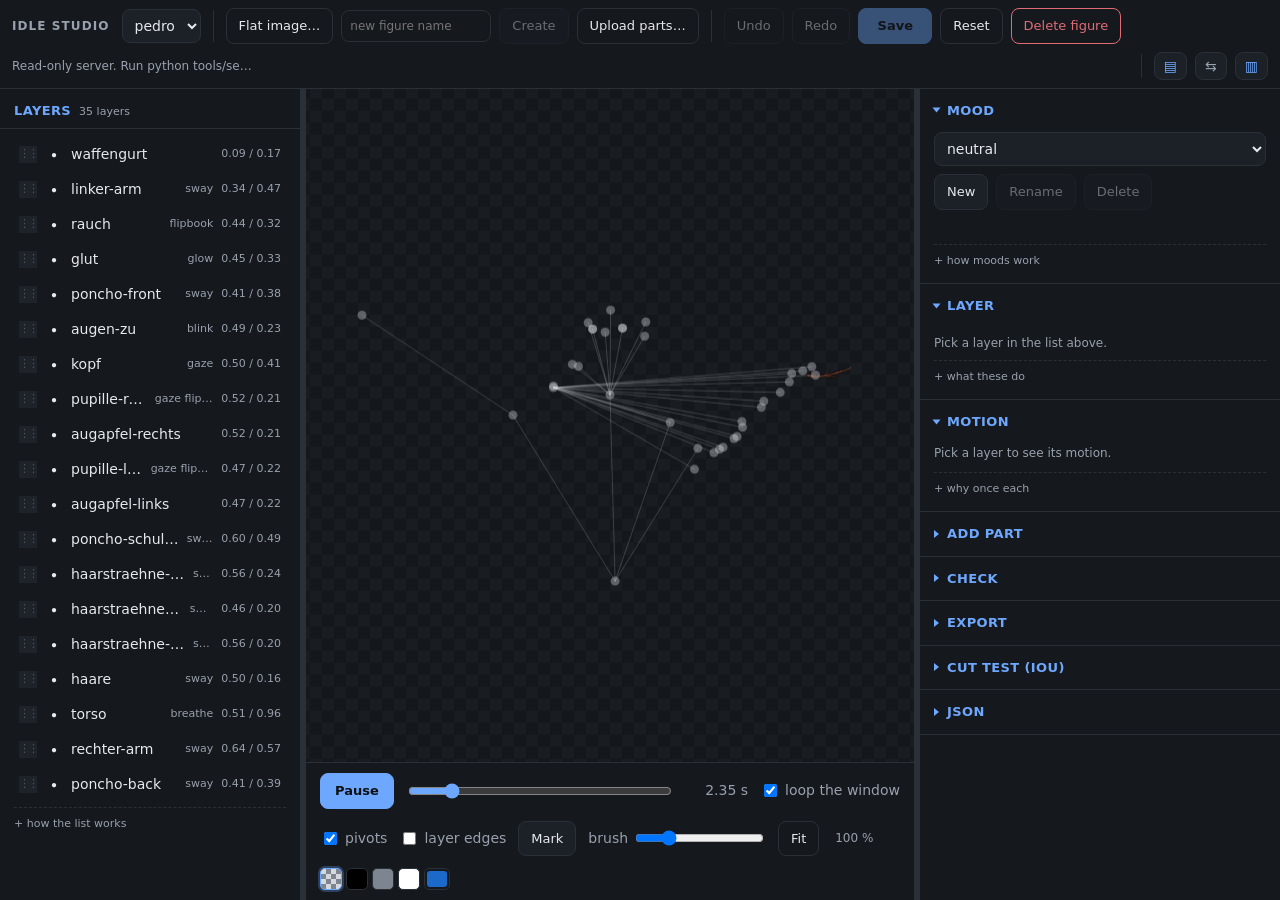
==== commit 406ea521: "feat(addons): logo as its own OBS source, no personal names in packages A package with a logo now al" ====
--- a/studio/index.html
+++ b/studio/index.html
@@ -344,6 +344,10 @@
         inside one <code>obs.html</code>. The size above decides how big its
         layers are too. The figure's own background never comes along; the
         page stays transparent.</p>
+        <p class="hint">A logo always ships as its own OBS source,
+        <code>logo.html</code>, which you move and scale in OBS. Tick
+        <b>logo inside figure</b> to also bake it into <code>obs.html</code>
+        at logo X, Y and width.</p>
 
         <div class="row">
           <label class="btn ghost file" id="obsLogoBtn"
@@ -355,6 +359,12 @@
           <button id="obsLogoRemove" class="btn ghost" type="button" hidden>
             Remove logo
           </button>
+        </div>
+        <div class="row">
+          <label class="chk"
+                 title="also place the logo inside obs.html; without it, the logo is only its own OBS source (logo.html)">
+            <input id="obsLogoInFigure" type="checkbox"> logo inside figure
+          </label>
         </div>
 
         <label class="slider"><span>logo X</span>
--- a/studio/studio.css
+++ b/studio/studio.css
@@ -219,6 +219,12 @@
   background-repeat: no-repeat;
   pointer-events: none;
 }
+
+/* logo X / Y / width only place the logo inside obs.html. With "logo inside
+ * figure" off they mean nothing, so they grey out (the class is set by
+ * syncObsLogoInFigure() in studio.js; :has() is newer than Chromium 103). */
+.slider.off { opacity: 0.45; }
+.slider input:disabled { cursor: not-allowed; }
 
 /* ---------------- transport ---------------- */
 
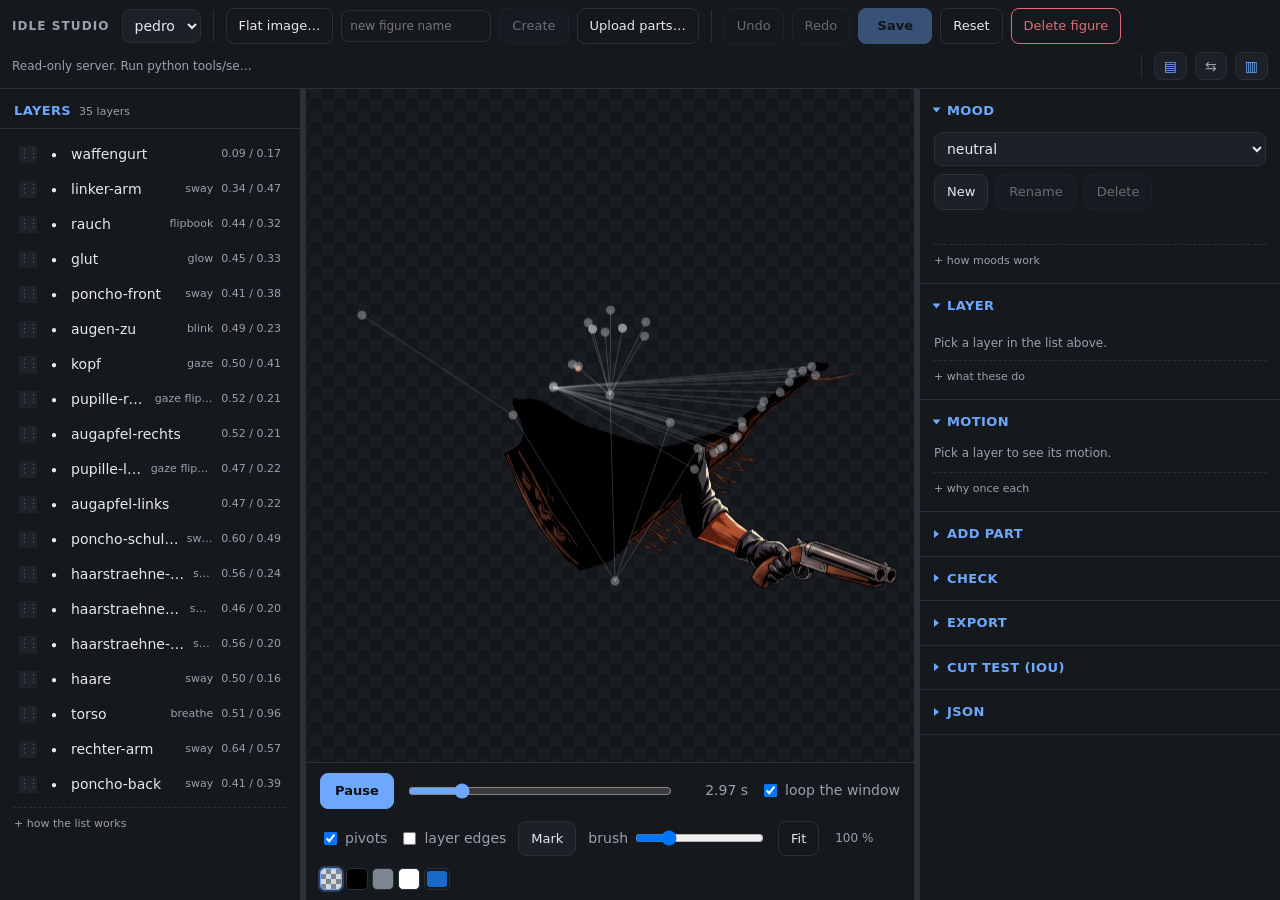
==== commit c8deacab: "feat(addons): English OBS packages by default, German on request The studio's OBS package block gain" ====
--- a/studio/index.html
+++ b/studio/index.html
@@ -399,6 +399,12 @@
             <option value="CC-BY-4.0">CC BY 4.0</option>
           </select>
         </label>
+        <label class="field" title="the language of README.txt / ANLEITUNG.txt and LICENSE.txt in the zip; remembered on this computer"><span>guide language</span>
+          <select id="obsLang" class="sel">
+            <option value="en">English</option>
+            <option value="de">Deutsch</option>
+          </select>
+        </label>
 
         <div class="row">
           <button id="obsBtn" class="btn" type="button">OBS package (zip)</button>
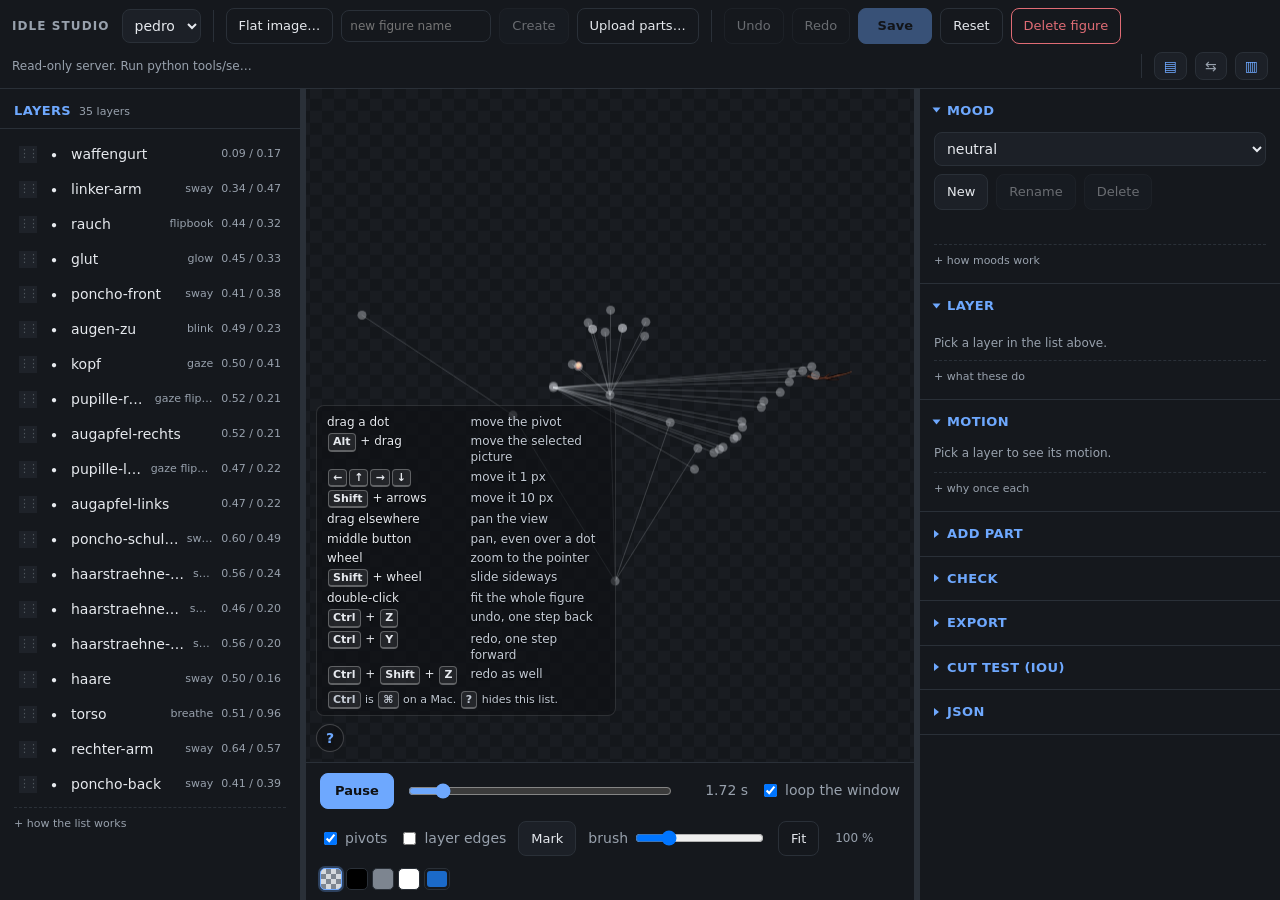
==== commit 302a15de: "feat(studio): see-through list of keys and mouse moves on the stage The stage shows a translucent li" ====
--- a/studio/index.html
+++ b/studio/index.html
@@ -164,6 +164,38 @@
              canvas when Place is pressed is exactly what gets written. -->
         <canvas id="place" class="marks place" hidden></canvas>
         <canvas id="overlay" class="overlay"></canvas>
+
+        <!-- The keys and mouse moves the stage understands, laid over it and
+             see-through. Only the button takes clicks; the list lets every
+             drag and wheel through to the stage underneath. -->
+        <div id="keysPanel" class="keys" role="note" aria-label="keyboard and mouse">
+          <dl id="keysEdit" class="keys-list">
+            <dt>drag a dot</dt><dd>move the pivot</dd>
+            <dt><kbd>Alt</kbd> + drag</dt><dd>move the selected picture</dd>
+            <dt><kbd>&larr;</kbd><kbd>&uarr;</kbd><kbd>&rarr;</kbd><kbd>&darr;</kbd></dt><dd>move it 1 px</dd>
+            <dt><kbd>Shift</kbd> + arrows</dt><dd>move it 10 px</dd>
+            <dt>drag elsewhere</dt><dd>pan the view</dd>
+            <dt>middle button</dt><dd>pan, even over a dot</dd>
+            <dt>wheel</dt><dd>zoom to the pointer</dd>
+            <dt><kbd>Shift</kbd> + wheel</dt><dd>slide sideways</dd>
+            <dt>double-click</dt><dd>fit the whole figure</dd>
+            <dt><kbd>Ctrl</kbd> + <kbd>Z</kbd></dt><dd>undo, one step back</dd>
+            <dt><kbd>Ctrl</kbd> + <kbd>Y</kbd></dt><dd>redo, one step forward</dd>
+            <dt><kbd>Ctrl</kbd> + <kbd>Shift</kbd> + <kbd>Z</kbd></dt><dd>redo as well</dd>
+          </dl>
+          <dl id="keysMark" class="keys-list" hidden>
+            <dt>drag</dt><dd>paint the current part</dd>
+            <dt>right button</dt><dd>erase</dd>
+            <dt><kbd>Alt</kbd> + drag</dt><dd>erase</dd>
+            <dt>middle button</dt><dd>pan the view</dd>
+            <dt>wheel</dt><dd>zoom to the pointer</dd>
+            <dt>double-click</dt><dd>fit the whole figure</dd>
+          </dl>
+          <p class="keys-foot"><kbd>Ctrl</kbd> is <kbd>&#8984;</kbd> on a Mac.
+          <kbd>?</kbd> hides this list.</p>
+        </div>
+        <button id="keysBtn" class="keys-btn" type="button" aria-pressed="true"
+                aria-controls="keysPanel" title="show or hide the keys (?)">?</button>
       </div>
 
       <div class="transport">
--- a/studio/studio.css
+++ b/studio/studio.css
@@ -207,6 +207,84 @@
   height: 100%;
   cursor: crosshair;
 }
+
+/* The key list over the stage. See-through on purpose: it sits on the
+ * figure you are working on, so the figure has to stay visible behind it.
+ * pointer-events: none lets a drag or a wheel that starts on the list reach
+ * the stage as if the list were not there. Only its button is clickable. */
+.keys {
+  position: absolute;
+  left: 10px;
+  bottom: 46px;
+  z-index: 3;
+  max-width: 300px;
+  /* Never taller than the stage it sits on. A short stage cuts the list off
+   * at its top edge instead of pushing it over the toolbar. */
+  max-height: calc(100% - 56px);
+  overflow: hidden;
+  padding: 8px 10px 6px;
+  background: rgba(14, 16, 19, 0.55);
+  border: 1px solid rgba(255, 255, 255, 0.12);
+  border-radius: var(--radius);
+  color: var(--ink);
+  font-size: 12px;
+  line-height: 1.35;
+  pointer-events: none;
+  user-select: none;
+  text-shadow: 0 1px 2px rgba(0, 0, 0, 0.8);
+}
+
+.keys[hidden],
+.keys-list[hidden] { display: none; }
+
+.keys-list {
+  display: grid;
+  grid-template-columns: auto 1fr;
+  gap: 3px 12px;
+  margin: 0;
+}
+
+.keys-list dt { white-space: nowrap; color: var(--ink); }
+.keys-list dd { margin: 0; color: #c3cad4; }
+
+.keys-foot {
+  margin: 6px 0 0;
+  color: #c3cad4;
+  font-size: 11px;
+}
+
+.keys kbd {
+  display: inline-block;
+  min-width: 1.5em;
+  padding: 0 4px;
+  margin: 0 1px;
+  border: 1px solid rgba(255, 255, 255, 0.28);
+  border-bottom-width: 2px;
+  border-radius: 4px;
+  background: rgba(255, 255, 255, 0.08);
+  font: 600 11px/1.4 "Segoe UI", system-ui, sans-serif;
+  text-align: center;
+  text-shadow: none;
+}
+
+.keys-btn {
+  position: absolute;
+  left: 10px;
+  bottom: 10px;
+  z-index: 3;
+  width: 28px;
+  height: 28px;
+  padding: 0;
+  border: 1px solid rgba(255, 255, 255, 0.2);
+  border-radius: 50%;
+  background: rgba(14, 16, 19, 0.55);
+  color: var(--ink-2);
+  font: 700 14px/1 "Segoe UI", system-ui, sans-serif;
+  cursor: pointer;
+}
+
+.keys-btn:hover { color: var(--ink); background: rgba(14, 16, 19, 0.8); }
+.keys-btn[aria-pressed="true"] { color: var(--accent); }
 
 /* The OBS logo preview: a child of the mounted figure's own idle-stage div,
  * in canvas pixels, so it scales with the same transform every layer does
